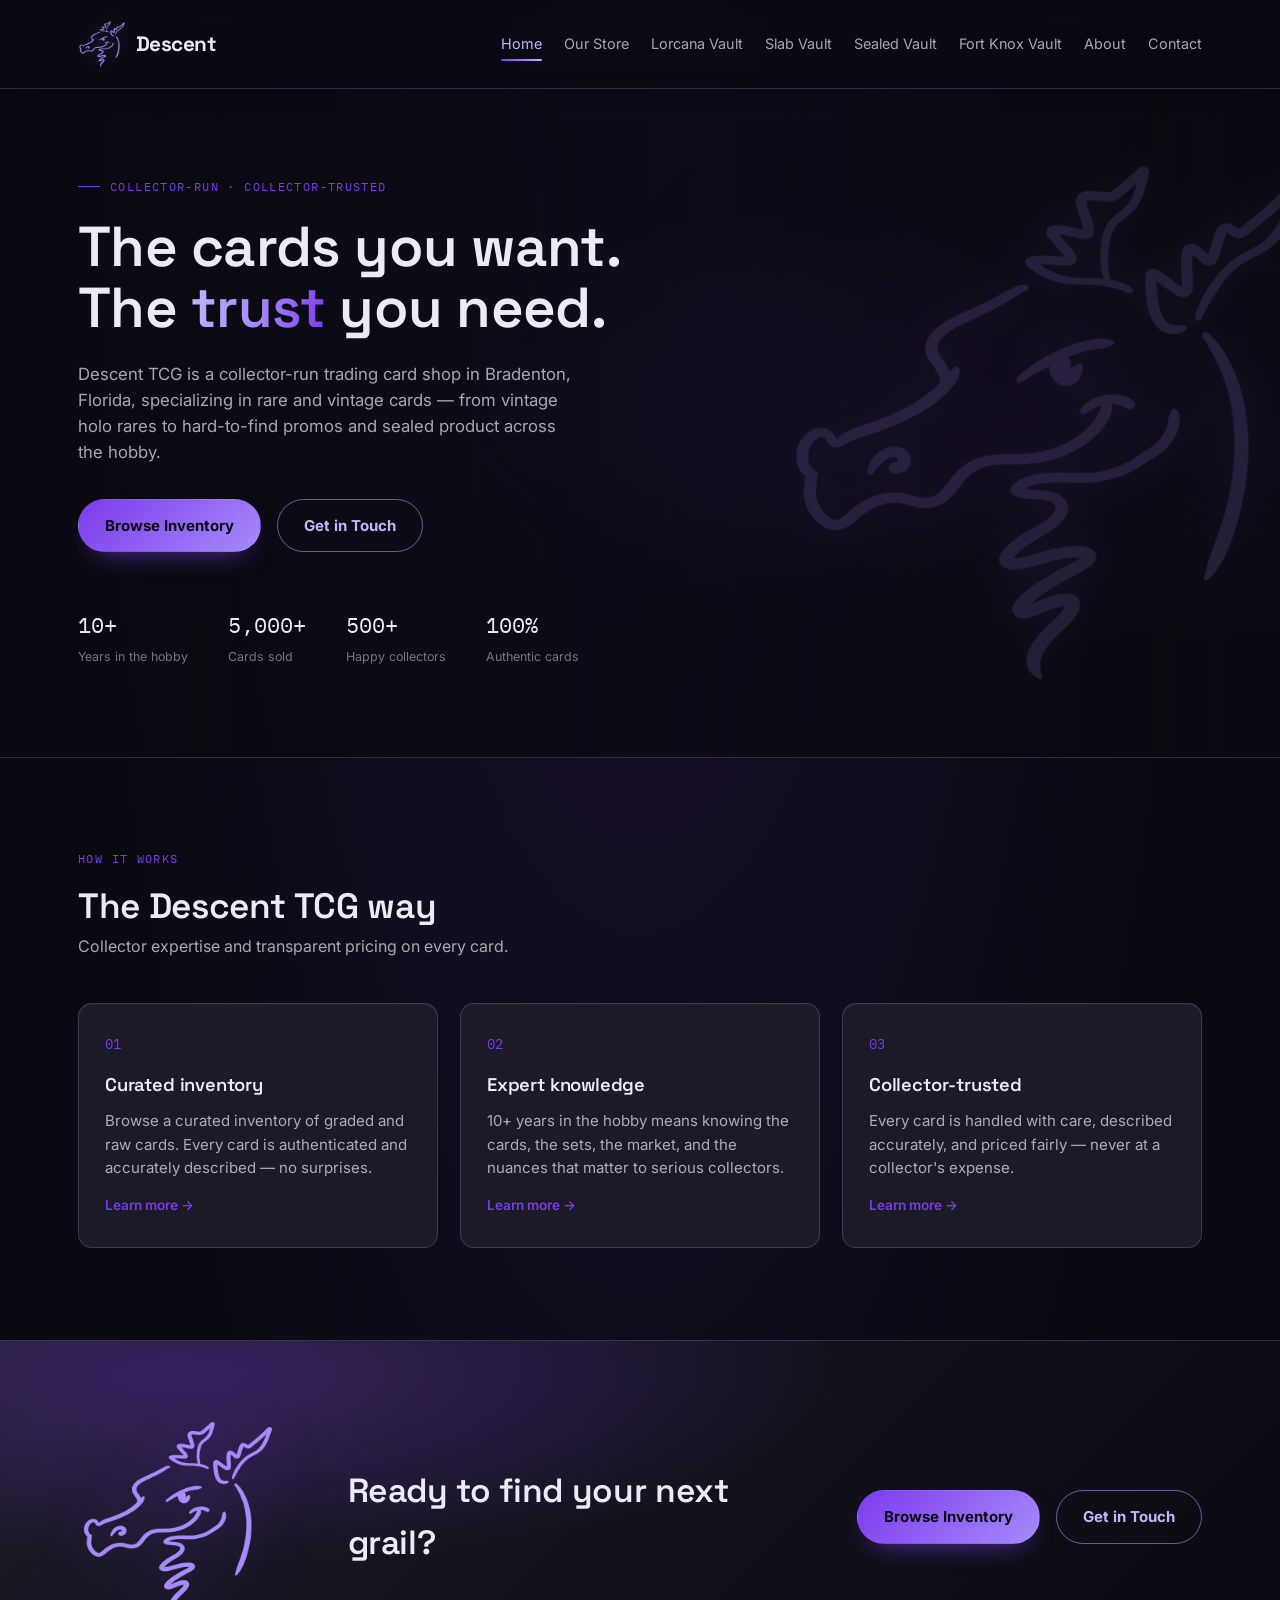
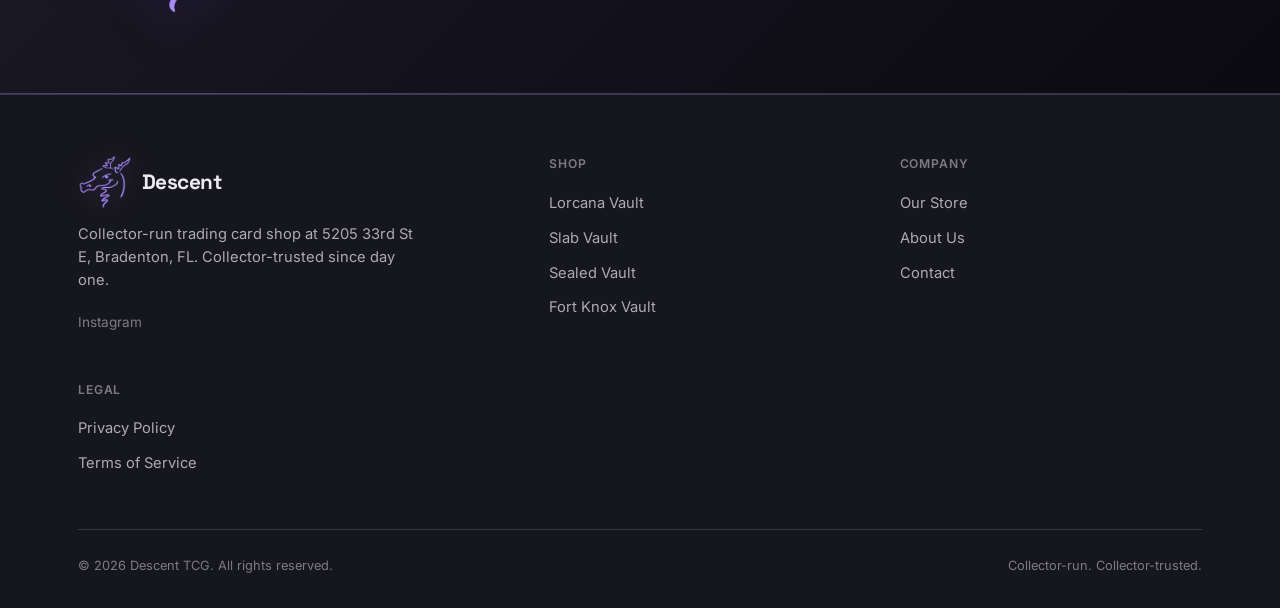
==== index.html @ 3eda64a7 "Remove public Ripping Zacks branding" ====
<!DOCTYPE html>
<html lang="en">
<head>
<meta charset="UTF-8">
<meta name="viewport" content="width=device-width, initial-scale=1.0">
<meta name="theme-color" content="#0B0A12">
<title>Descent TCG — Rare & Vintage Trading Cards | Bradenton, FL</title>
<meta name="description" content="Descent TCG is a collector-run trading card shop in Bradenton, FL. Pokémon, Lorcana, and Magic singles, graded slabs, and sealed product — priced transparently.">
<link rel="canonical" href="https://descenttcg.com/">
<meta property="og:type" content="website">
<meta property="og:site_name" content="Descent TCG">
<meta property="og:title" content="Descent TCG — Rare & Vintage Trading Cards | Bradenton, FL">
<meta property="og:description" content="Descent TCG is a collector-run trading card shop in Bradenton, FL. Rare and vintage Pokémon, Lorcana, and Magic singles, graded slabs, and sealed product — transparent pricing on every card.">
<meta property="og:url" content="https://descenttcg.com/">
<meta property="og:image" content="https://descenttcg.com/assets/og-card.png">
<meta name="twitter:card" content="summary_large_image">
<meta name="twitter:title" content="Descent TCG — Rare & Vintage Trading Cards | Bradenton, FL">
<meta name="twitter:description" content="Descent TCG is a collector-run trading card shop in Bradenton, FL. Rare and vintage Pokémon, Lorcana, and Magic singles, graded slabs, and sealed product — transparent pricing on every card.">
<link rel="icon" type="image/x-icon" href="assets/brand/dig-purple-dragon/favicon.ico">
<link rel="icon" type="image/png" sizes="32x32" href="assets/brand/dig-purple-dragon/favicon-32x32.png">
<link rel="icon" type="image/png" sizes="16x16" href="assets/brand/dig-purple-dragon/favicon-16x16.png">
<link rel="apple-touch-icon" sizes="180x180" href="assets/brand/dig-purple-dragon/apple-touch-icon-180x180.png">
<link rel="preconnect" href="https://fonts.googleapis.com">
<link href="https://fonts.googleapis.com/css2?family=Space+Grotesk:wght@500;600;700&family=Inter:wght@400;500;600&family=IBM+Plex+Mono:wght@400;500&display=swap" rel="stylesheet">
<link rel="stylesheet" href="styles.css">
<script type="application/ld+json">
{
  "@context": "https://schema.org",
  "@graph": [
    {
      "@type": "Organization",
      "@id": "https://descenttcg.com/#org",
      "name": "Descent TCG",
      "url": "https://descenttcg.com/",
      "logo": "https://descenttcg.com/assets/brand/dig-purple-dragon/dragon-mark.png",
      "email": "sales@rippingzacks.com",
      "sameAs": ["https://dig.tcgplayerpro.com/", "https://www.instagram.com/rippingzacks/"]
    },
    {
      "@type": "WebSite",
      "@id": "https://descenttcg.com/#website",
      "url": "https://descenttcg.com/",
      "name": "Descent TCG",
      "publisher": { "@id": "https://descenttcg.com/#org" }
    }
  ]
}
</script>
</head>
<body>

<header class="site-header">
  <div class="wrap">
    <a href="/" class="logo"><img src="assets/brand/dig-purple-dragon/dragon-mark.png" alt="Descent TCG purple dragon mark" class="logo-mark">Descent</a>
    <nav class="nav-links">
      <a href="/" class="active">Home</a>
      <a href="our-store">Our Store</a>
      <a href="lorcana-vault">Lorcana Vault</a>
      <a href="slab-vault">Slab Vault</a>
      <a href="sealed-vault">Sealed Vault</a>
      <a href="fort-knox-vault">Fort Knox Vault</a>
      <a href="about">About</a>
      <a href="contact">Contact</a>
    </nav>
    <button class="nav-toggle" aria-label="Toggle menu" aria-expanded="false">Menu</button>
  </div>
</header>

<section class="hero">
  <div class="wrap">
    <div style="max-width:640px;">
      <span class="eyebrow">Collector-run · Collector-trusted</span>
      <h1>The cards you want.<br>The <em>trust</em> you need.</h1>
      <p class="hero-sub">Descent TCG is a collector-run trading card shop in Bradenton, Florida, specializing in rare and vintage cards — from vintage holo rares to hard-to-find promos and sealed product across the hobby.</p>
      <div class="hero-actions">
        <a href="our-store" class="btn btn-primary">Browse Inventory</a>
        <a href="contact" class="btn btn-ghost">Get in Touch</a>
      </div>
      <div class="hero-stats">
        <div>
          <div class="stat-num">10+</div>
          <div class="stat-label">Years in the hobby</div>
        </div>
        <div>
          <div class="stat-num">5,000+</div>
          <div class="stat-label">Cards sold</div>
        </div>
        <div>
          <div class="stat-num">500+</div>
          <div class="stat-label">Happy collectors</div>
        </div>
        <div>
          <div class="stat-num">100%</div>
          <div class="stat-label">Authentic cards</div>
        </div>
      </div>
    </div>
  </div>
</section>

<section class="section">
  <div class="wrap">
    <div class="section-head">
      <div>
        <span class="kicker">How it works</span>
        <h2>The Descent TCG way</h2>
        <p>Collector expertise and transparent pricing on every card.</p>
      </div>
    </div>
    <div class="steps">
      <div class="step">
        <span class="step-index">01</span>
        <h3>Curated inventory</h3>
        <p>Browse a curated inventory of graded and raw cards. Every card is authenticated and accurately described — no surprises.</p>
        <a href="our-store">Learn more →</a>
      </div>
      <div class="step">
        <span class="step-index">02</span>
        <h3>Expert knowledge</h3>
        <p>10+ years in the hobby means knowing the cards, the sets, the market, and the nuances that matter to serious collectors.</p>
        <a href="our-store">Learn more →</a>
      </div>
      <div class="step">
        <span class="step-index">03</span>
        <h3>Collector-trusted</h3>
        <p>Every card is handled with care, described accurately, and priced fairly — never at a collector's expense.</p>
        <a href="our-store">Learn more →</a>
      </div>
    </div>
  </div>
</section>

<section class="cta-band">
  <div class="wrap cta-inner">
    <img src="assets/brand/dig-purple-dragon/dragon-mark.png" alt="Descent TCG purple dragon mark" class="cta-mascot" loading="lazy" decoding="async">
    <h2>Ready to find your next grail?</h2>
    <div class="cta-actions">
      <a href="our-store" class="btn btn-primary">Browse Inventory</a>
      <a href="contact" class="btn btn-ghost">Get in Touch</a>
    </div>
  </div>
</section>

<footer class="site-footer">
  <div class="wrap">
    <div class="footer-grid">
      <div>
        <a href="/" class="logo"><img src="assets/brand/dig-purple-dragon/dragon-mark.png" alt="Descent TCG purple dragon mark" class="logo-mark">Descent</a>
        <p class="footer-blurb">Collector-run trading card shop at 5205 33rd St E, Bradenton, FL. Collector-trusted since day one.</p>
        <div class="footer-social">
          <a href="https://www.instagram.com/rippingzacks/" target="_blank" rel="noopener">Instagram</a>
        </div>
      </div>
      <div class="footer-col">
        <h4>Shop</h4>
        <ul>
          <li><a href="lorcana-vault">Lorcana Vault</a></li>
          <li><a href="slab-vault">Slab Vault</a></li>
          <li><a href="sealed-vault">Sealed Vault</a></li>
          <li><a href="fort-knox-vault">Fort Knox Vault</a></li>
        </ul>
      </div>
      <div class="footer-col">
        <h4>Company</h4>
        <ul>
          <li><a href="our-store">Our Store</a></li>
          <li><a href="about">About Us</a></li>
          <li><a href="contact">Contact</a></li>
        </ul>
      </div>
      <div class="footer-col">
        <h4>Legal</h4>
        <ul>
          <li><a href="privacy">Privacy Policy</a></li>
          <li><a href="terms">Terms of Service</a></li>
        </ul>
      </div>
    </div>
    <div class="footer-bottom">
      <span>© 2026 Descent TCG. All rights reserved.</span>
      <span>Collector-run. Collector-trusted.</span>
    </div>
  </div>
</footer>

<script src="script.js"></script>
</body>
</html>
---- styles.css ----
/* ============================================================
   DESCENT TCG — DIG purple dragon visual tokens
   Content, navigation, and application behavior remain unchanged.
   ============================================================ */
:root{
  --paper:      #0B0A12;
  --paper-soft: #16161D;
  --panel:      #1B1A26;
  --line:       rgba(196,181,253,0.20);
  --line-soft:  rgba(196,181,253,0.11);
  --ink:        #ECEAF4;
  --ink-dim:    rgba(236,234,244,0.70);
  --ink-faint:  rgba(236,234,244,0.48);

  --cobalt:     #7C3AED;
  --cobalt-dim: #A78BFA;
  --citrus:     #C4B5FD;
  --mint:       #A78BFA;

  --display: "Space Grotesk", "Inter", -apple-system, sans-serif;
  --body: "Inter", -apple-system, BlinkMacSystemFont, "Segoe UI", sans-serif;
  --mono: "IBM Plex Mono", ui-monospace, SFMono-Regular, Menlo, monospace;

  --container: 1180px;
  --radius: 14px;
}

*{box-sizing:border-box;}
html{scroll-behavior:smooth;}
body{
  margin:0;
  background:var(--paper);
  color:var(--ink);
  font-family:var(--body);
  font-size:16px;
  line-height:1.55;
  -webkit-font-smoothing:antialiased;
}
img{max-width:100%;display:block;}
a{color:inherit;text-decoration:none;}
h1,h2,h3,h4{font-family:var(--display);font-weight:600;margin:0;color:var(--ink);letter-spacing:-0.01em;}
p{margin:0;}
ul{margin:0;padding:0;list-style:none;}
button{font-family:inherit;cursor:pointer;background:none;border:none;}

.wrap{
  max-width:var(--container);
  margin:0 auto;
  padding:0 28px;
}

a:focus-visible, button:focus-visible, input:focus-visible, textarea:focus-visible, select:focus-visible{
  outline:2px solid var(--cobalt);
  outline-offset:3px;
}

@media (prefers-reduced-motion: reduce){
  *{animation-duration:0.001ms !important; transition-duration:0.001ms !important;}
}

/* ============================================================
   HEADER
   ============================================================ */
.site-header{
  position:sticky; top:0; z-index:50;
  background:rgba(11,10,18,0.88);
  backdrop-filter:blur(10px);
  border-bottom:1px solid var(--line);
}
.site-header .wrap{
  display:flex; align-items:center; justify-content:space-between;
  height:116px;
}
.logo{
  font-family:var(--display);
  font-size:1.3rem;
  font-weight:600;
  letter-spacing:-0.01em;
  display:flex; align-items:center; gap:10px;
  color:var(--ink);
  white-space:nowrap; flex-shrink:0;
}
.logo-mark{
  width:auto; height:56px;
  border-radius:0;
  object-fit:contain;
  flex-shrink:0;
}
.logo-accent{color:var(--cobalt);}
.site-footer .logo-mark{height:64px;}
.nav-links{
  display:flex; gap:22px;
  font-size:0.9rem;
  white-space:nowrap;
}
.nav-links a{
  color:var(--ink-dim);
  position:relative;
  padding:6px 0;
  transition:color .2s ease;
}
.nav-links a:hover, .nav-links a.active{color:var(--ink);}
.nav-links a.active::after{
  content:"";
  position:absolute; left:0; right:0; bottom:0;
  height:2px; background:var(--cobalt);
}
.nav-cta{
  display:inline-flex; align-items:center; gap:8px;
  background:linear-gradient(135deg, var(--cobalt), var(--cobalt-dim));
  color:var(--paper);
  padding:11px 20px;
  border-radius:8px;
  font-size:0.88rem;
  font-weight:700;
  transition:filter .2s ease, transform .2s ease;
}
.nav-cta:hover{filter:brightness(1.08); transform:translateY(-1px);}

.nav-toggle{display:none;}

@media (max-width:860px){
  .nav-links{display:none;}
  .nav-toggle{
    display:block; background:none; border:1px solid var(--line);
    color:var(--ink); padding:9px 12px; border-radius:6px; font-size:0.85rem;
  }
}

/* ============================================================
   BUTTONS
   ============================================================ */
.btn{
  display:inline-flex; align-items:center; gap:10px;
  padding:14px 26px;
  border-radius:8px;
  font-size:0.94rem;
  font-weight:700;
  border:1px solid transparent;
  transition:transform .2s ease, filter .2s ease, background .2s ease, border-color .2s ease;
}
.btn-primary{background:linear-gradient(135deg, var(--cobalt), var(--cobalt-dim)); color:var(--paper);}
.btn-primary:hover{filter:brightness(1.08); transform:translateY(-2px);}
.btn-ghost{border-color:rgba(167,139,250,0.62); color:var(--cobalt); background:transparent;}
.btn-ghost:hover{border-color:var(--cobalt); background:rgba(124,58,237,0.14); transform:translateY(-2px);}

/* ============================================================
   HERO
   ============================================================ */
.hero{
  position:relative;
  padding:80px 0 90px;
  border-bottom:1px solid var(--line);
  overflow:hidden;
}
.hero .wrap{position:relative; z-index:1;}
.hero::after{
  content:"";
  position:absolute;
  top:50%; right:-40px;
  transform:translateY(-50%);
  width:min(44vw,540px); height:min(44vw,540px);
  background:url("assets/brand/dig-purple-dragon/dragon-mark.png") center / contain no-repeat;
  opacity:0.08;
  pointer-events:none;
}
@media (max-width:768px){
  .hero::after{display:none;}
}
.eyebrow{
  display:inline-flex; align-items:center; gap:10px;
  font-family:var(--mono);
  font-size:0.72rem;
  letter-spacing:0.12em;
  text-transform:uppercase;
  color:var(--cobalt);
  margin-bottom:22px;
}
.eyebrow::before{
  content:""; width:22px; height:1px; background:var(--cobalt);
}
.hero-grid{
  display:grid;
  grid-template-columns:1.05fr 0.95fr;
  gap:64px;
  align-items:center;
}
.hero h1{
  font-size:clamp(2.3rem, 4.4vw, 3.7rem);
  line-height:1.08;
}
.hero h1 em{
  font-style:normal;
  color:var(--cobalt);
}
.hero-sub{
  margin-top:22px;
  max-width:46ch;
  color:var(--ink-dim);
  font-size:1.05rem;
}
.hero-actions{
  margin-top:34px;
  display:flex; gap:16px; flex-wrap:wrap;
}
.hero-stats{
  margin-top:56px;
  display:flex; gap:40px; flex-wrap:wrap;
}
.stat-num{
  font-family:var(--mono);
  font-size:1.4rem;
  color:var(--ink);
}
.stat-label{
  font-size:0.78rem;
  color:var(--ink-faint);
  margin-top:4px;
}

/* ---- hero catalog grid (unused placeholder styles, kept for future use) ---- */
.hero-stage{
  position:relative;
}
.catalog-grid{
  display:grid;
  grid-template-columns:1fr 1fr;
  gap:14px;
}
.catalog-tile{
  background:var(--panel);
  border:1px solid var(--line);
  border-radius:var(--radius);
  padding:18px;
  aspect-ratio:1/1;
  display:flex; flex-direction:column; justify-content:space-between;
  transition:transform .25s ease, box-shadow .25s ease;
}
.catalog-tile:hover{
  transform:translateY(-4px);
  box-shadow:0 16px 32px -18px rgba(0,0,0,0.4);
}
.catalog-tile .tile-tag{
  font-family:var(--mono); font-size:0.62rem; letter-spacing:0.06em;
  text-transform:uppercase; color:var(--ink-faint);
}
.catalog-tile .tile-photo{
  flex:1;
  border-radius:6px;
  background:repeating-linear-gradient(135deg, #2A2838, #2A2838 8px, #16161D 8px, #16161D 16px);
  display:flex; align-items:center; justify-content:center;
}
.catalog-tile .tile-photo img{
  width:100%; height:100%; object-fit:cover; border-radius:6px;
}
.catalog-tile .tile-name{font-size:0.85rem; color:var(--ink-dim); margin-top:10px; display:block;}

@media (max-width:900px){
  .hero-grid{grid-template-columns:1fr; gap:56px;}
}

/* ============================================================
   SECTION LABELS
   ============================================================ */
.section{padding:92px 0;}
.section-head{
  display:flex; align-items:flex-end; justify-content:space-between;
  gap:24px; flex-wrap:wrap;
  margin-bottom:44px;
}
.section-head h2{
  font-size:clamp(1.6rem, 3vw, 2.2rem);
}
.section-head .kicker{
  font-family:var(--mono);
  font-size:0.72rem;
  letter-spacing:0.12em;
  text-transform:uppercase;
  color:var(--cobalt);
  margin-bottom:12px;
  display:block;
}
.section-head p{
  color:var(--ink-dim);
  max-width:44ch;
}

/* ============================================================
   CARD GRID (unused placeholder styles, kept for future use)
   ============================================================ */
.card-grid{
  display:grid;
  grid-template-columns:repeat(4, 1fr);
  gap:20px;
}
@media (max-width:1000px){.card-grid{grid-template-columns:repeat(2,1fr);}}
@media (max-width:560px){.card-grid{grid-template-columns:1fr;}}

.card-slab{
  background:var(--panel);
  border:1px solid var(--line);
  border-radius:var(--radius);
  overflow:hidden;
  position:relative;
  transition:transform .25s ease, box-shadow .25s ease, background .2s ease, border-color .2s ease;
}
.card-slab.in-stock{
  background:rgba(124,58,237,0.16);
  border-width:4px;
  border-color:var(--mint);
}
.card-slab:hover{
  transform:translateY(-5px);
  box-shadow:0 20px 40px -22px rgba(0,0,0,0.5);
}
.card-slab-label{
  display:flex; align-items:center; justify-content:space-between;
  padding:10px 14px;
  font-family:var(--mono);
  font-size:0.62rem;
  letter-spacing:0.05em;
  text-transform:uppercase;
  color:var(--citrus);
  border-bottom:1px solid var(--line-soft);
  background:#16161D;
}
.card-slab-grade{color:var(--ink-faint);}
.card-art{
  height:190px;
  position:relative;
  display:flex; align-items:center; justify-content:center;
  background:linear-gradient(160deg,#2A2838,#0B0A12);
  overflow:hidden;
}
.card-glyph{
  font-family:var(--display);
  font-size:2.4rem;
  color:rgba(236,234,244,0.16);
}
.card-body{padding:16px 16px 20px;}
.card-tags{
  display:flex; gap:8px; margin-bottom:10px;
  font-family:var(--mono); font-size:0.66rem; letter-spacing:0.03em;
  text-transform:uppercase; color:var(--mint);
}
.card-body h3{font-size:1.02rem; margin-bottom:4px;}
.card-set{font-size:0.82rem; color:var(--ink-faint);}
.card-footer{
  display:flex; align-items:center; justify-content:space-between;
  margin-top:16px;
}
.card-price{font-family:var(--mono); font-size:1.02rem; color:var(--ink);}
.card-link{font-size:0.82rem; color:var(--cobalt); font-weight:600;}

.inv-row{
  display:flex; align-items:baseline; justify-content:space-between;
  gap:12px; padding:6px 0; border-top:1px solid var(--line-soft);
  font-size:0.88rem;
}
.inv-row:first-of-type{border-top:none;}
.inv-label{color:var(--ink-faint); font-family:var(--mono); font-size:0.72rem; text-transform:uppercase; letter-spacing:0.03em;}
.inv-value{color:var(--ink); text-align:right;}

/* ============================================================
   STEPS / HOW IT WORKS
   ============================================================ */
.steps{
  display:grid;
  grid-template-columns:repeat(3, 1fr);
  gap:22px;
}
@media (max-width:820px){.steps{grid-template-columns:1fr;}}
.step{
  padding:30px 26px;
  background:var(--panel);
  border:1px solid var(--line);
  border-radius:var(--radius);
}
.step-index{
  font-family:var(--mono);
  color:var(--cobalt);
  font-size:0.85rem;
  margin-bottom:16px;
  display:block;
}
.step h3{font-size:1.15rem; margin-bottom:10px;}
.step p{color:var(--ink-dim); font-size:0.94rem;}
.step a{
  display:inline-block; margin-top:16px;
  font-size:0.85rem; color:var(--cobalt); font-weight:600;
}

/* ============================================================
   CTA BAND
   ============================================================ */
.cta-band{
  background:linear-gradient(135deg, #1B1A26, #0B0A12);
  border-top:1px solid var(--line);
  border-bottom:1px solid var(--line);
  padding:76px 0;
}
.cta-inner{
  display:flex; align-items:center; justify-content:space-between;
  gap:32px; flex-wrap:wrap;
}
.cta-inner h2{font-size:clamp(1.5rem,3vw,2.1rem); max-width:20ch; color:var(--ink);}
.cta-mascot{width:clamp(140px,18vw,200px); height:auto; flex-shrink:0; order:-1; filter:drop-shadow(0 12px 24px rgba(0,0,0,0.35));}
.cta-actions{display:flex; gap:16px; flex-wrap:wrap;}

/* ============================================================
   FOOTER
   ============================================================ */
.site-footer{
  padding:60px 0 32px;
  border-top:1px solid var(--line);
}
.footer-grid{
  display:grid;
  grid-template-columns:1.4fr 1fr 1fr;
  gap:48px;
  margin-bottom:44px;
}
@media (max-width:700px){.footer-grid{grid-template-columns:1fr;}}
.footer-blurb{color:var(--ink-dim); max-width:38ch; margin-top:14px; font-size:0.92rem;}
.footer-social{display:flex; gap:16px; margin-top:20px; font-size:0.85rem; color:var(--ink-faint);}
.footer-col h4{
  font-family:var(--body); font-size:0.76rem; letter-spacing:0.07em;
  text-transform:uppercase; color:var(--ink-faint); margin-bottom:16px; font-weight:600;
}
.footer-col li{margin-bottom:10px;}
.footer-col a{color:var(--ink-dim); font-size:0.92rem;}
.footer-col a:hover{color:var(--ink);}
.footer-bottom{
  display:flex; justify-content:space-between; flex-wrap:wrap; gap:12px;
  padding-top:26px; border-top:1px solid var(--line);
  font-size:0.8rem; color:var(--ink-faint);
}

/* ============================================================
   PAGE HEADER (interior pages)
   ============================================================ */
.page-head{
  padding:60px 0 46px;
  border-bottom:1px solid var(--line);
}
.page-head h1{font-size:clamp(1.9rem,4vw,2.6rem);}
.page-head p{color:var(--ink-dim); max-width:52ch; margin-top:16px;}

/* ============================================================
   SHOP / PORTFOLIO PAGE — toolbar
   ============================================================ */
.shop-toolbar{
  display:flex; align-items:center; justify-content:space-between;
  gap:20px; flex-wrap:wrap;
  margin-bottom:34px;
  padding-bottom:22px;
  border-bottom:1px solid var(--line);
}
.search-input{
  background:var(--paper);
  border:1px solid var(--line);
  border-radius:8px;
  padding:10px 14px;
  color:var(--ink);
  font-family:var(--body);
  font-size:0.9rem;
  min-width:220px;
  flex:1;
  max-width:320px;
}
.search-input:focus{
  border-color:var(--cobalt);
  outline:none;
}
.search-input::placeholder{color:var(--ink-faint);}
.filter-group{display:flex; gap:10px; flex-wrap:wrap;}
.filter-chip{
  padding:8px 16px;
  border:1px solid var(--line);
  border-radius:999px;
  font-size:0.82rem;
  color:var(--ink-dim);
  background:var(--panel);
  transition:all .2s ease;
}
.filter-chip:hover{border-color:var(--ink-faint); color:var(--ink);}
.filter-chip.active{background:var(--cobalt); border-color:var(--cobalt); color:var(--paper);}
.result-count{font-family:var(--mono); font-size:0.78rem; color:var(--ink-faint);}

/* ============================================================
   ABOUT PAGE
   ============================================================ */
.about-grid{
  display:grid; grid-template-columns:1fr 1fr; gap:60px; align-items:start;
}
@media (max-width:860px){.about-grid{grid-template-columns:1fr;}}
.about-copy p{color:var(--ink-dim); margin-bottom:18px; font-size:1rem;}
.pull-quote{
  font-family:var(--display);
  font-size:1.3rem;
  color:var(--ink);
  line-height:1.4;
  border-left:2px solid var(--cobalt);
  padding-left:22px;
  margin:30px 0;
}
.value-list{display:flex; flex-direction:column; gap:20px;}
.value-grid{display:grid; grid-template-columns:1fr 1fr; gap:20px;}
@media (max-width:600px){.value-grid{grid-template-columns:1fr;}}
.value-item{
  padding:22px;
  background:var(--panel);
  border:1px solid var(--line);
  border-radius:var(--radius);
}
.value-item h3{font-size:1rem; margin-bottom:8px; color:var(--ink);}
.value-item p{font-size:0.9rem; color:var(--ink-dim);}

/* ============================================================
   CONTACT PAGE
   ============================================================ */
.contact-grid{
  display:grid; grid-template-columns:1fr 1fr; gap:52px; align-items:start;
}
@media (max-width:860px){.contact-grid{grid-template-columns:1fr;}}
.contact-info-item{margin-bottom:26px;}
.contact-info-item h2{
  font-family:var(--mono); font-size:0.7rem; letter-spacing:0.09em;
  text-transform:uppercase; color:var(--cobalt); margin-bottom:8px;
}
.contact-info-item p, .contact-info-item a{color:var(--ink-dim); font-size:0.98rem;}
.form-panel{
  background:var(--panel);
  border:1px solid var(--line);
  border-radius:12px;
  padding:34px;
}
.form-row{margin-bottom:18px;}
.form-row label{
  display:block; font-size:0.8rem; color:var(--ink-faint);
  margin-bottom:8px;
}
.form-row input, .form-row select, .form-row textarea{
  width:100%;
  background:var(--paper);
  border:1px solid var(--line);
  border-radius:6px;
  padding:12px 14px;
  color:var(--ink);
  font-family:var(--body);
  font-size:0.95rem;
}
.form-row textarea{resize:vertical; min-height:120px;}
.form-row input:focus, .form-row select:focus, .form-row textarea:focus{
  border-color:var(--cobalt); outline:none;
}
.form-note{font-size:0.78rem; color:var(--ink-faint); margin-top:8px;}
.form-status{
  margin-top:14px; font-size:0.88rem; color:var(--cobalt); display:none;
}
.form-status.visible{display:block;}


/* ============================================================
   DIG component refinements — visual-only; no layout structure
   or content contract is changed here.
   ============================================================ */
body{
  background:
    radial-gradient(ellipse at 50% -22%, rgba(124,58,237,0.16), transparent 38rem),
    var(--paper);
}
.site-header{
  box-shadow:0 10px 32px -24px rgba(0,0,0,0.82);
}
.site-header .wrap{height:88px;}
.logo{
  color:var(--ink);
  font-weight:700;
  letter-spacing:-0.025em;
}
.logo-mark{
  width:48px;
  height:48px;
  filter:drop-shadow(0 0 12px rgba(167,139,250,0.38));
}
.site-footer .logo-mark{height:54px;width:54px;}
.nav-links a:hover, .nav-links a.active{color:var(--citrus);}
.nav-links a.active::after{
  background:linear-gradient(90deg, var(--cobalt), var(--citrus));
  border-radius:999px;
}
.nav-cta, .btn-primary{
  background:linear-gradient(135deg, var(--cobalt), var(--cobalt-dim));
  box-shadow:0 12px 28px -16px rgba(124,58,237,0.9);
}
.btn, .nav-cta{border-radius:999px;}
.btn-ghost{
  border-color:rgba(167,139,250,0.62);
  color:var(--citrus);
}
.hero{
  background:
    linear-gradient(90deg, rgba(11,10,18,0.90) 0%, rgba(11,10,18,0.72) 56%, rgba(11,10,18,0.88) 100%),
    radial-gradient(ellipse at 88% 48%, rgba(124,58,237,0.26), transparent 48%);
}
.hero::after{
  opacity:0.15;
  filter:drop-shadow(0 0 24px rgba(167,139,250,0.52));
}
.hero h1 em{
  background:linear-gradient(100deg, var(--citrus), var(--cobalt-dim) 48%, var(--cobalt));
  -webkit-background-clip:text;
  background-clip:text;
  color:transparent;
}
.step, .value-item, .form-panel, .card-slab{
  box-shadow:inset 0 1px 0 rgba(196,181,253,0.05);
}
.step:hover, .value-item:hover{
  border-color:rgba(167,139,250,0.48);
}
.cta-band{
  background:
    radial-gradient(ellipse at 15% 10%, rgba(124,58,237,0.30), transparent 42%),
    linear-gradient(135deg, #1B1A26, #0B0A12);
}
.cta-mascot{
  filter:drop-shadow(0 16px 28px rgba(124,58,237,0.36));
}
.site-footer{background:var(--paper-soft);}
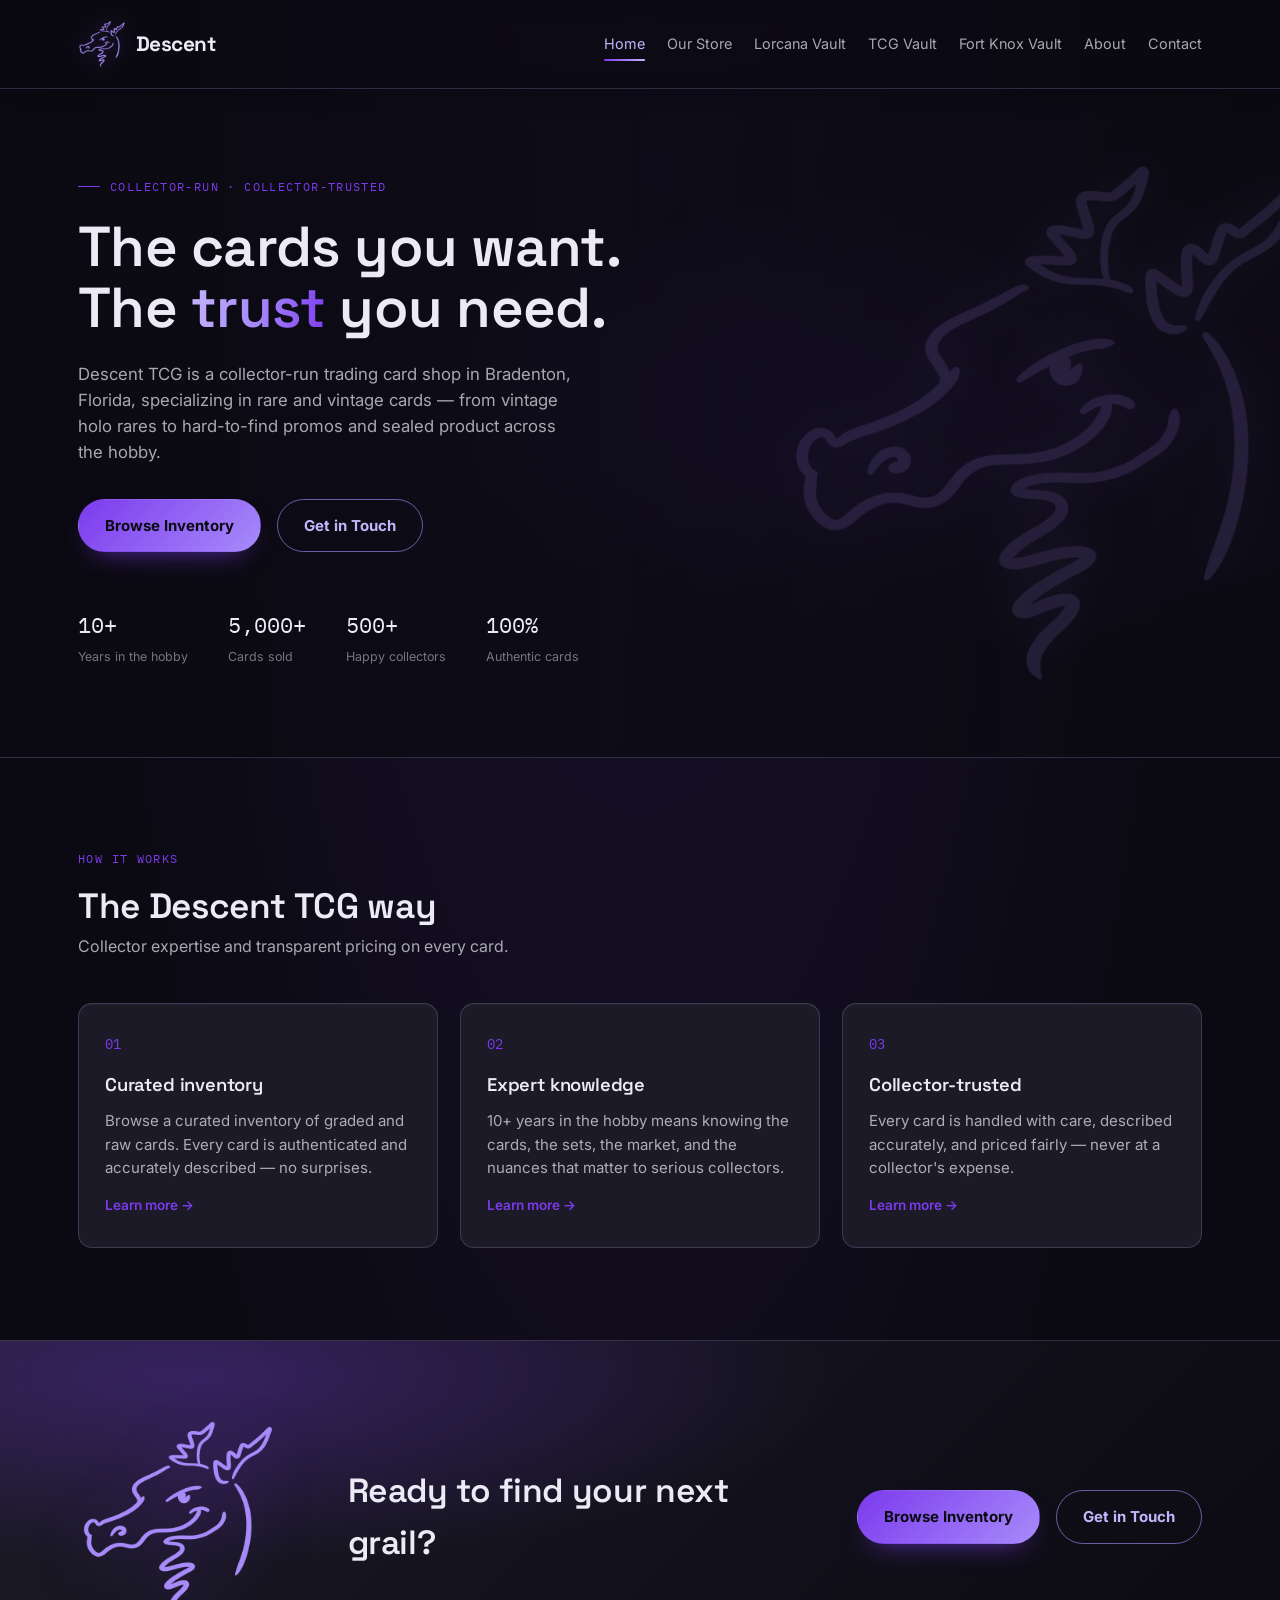
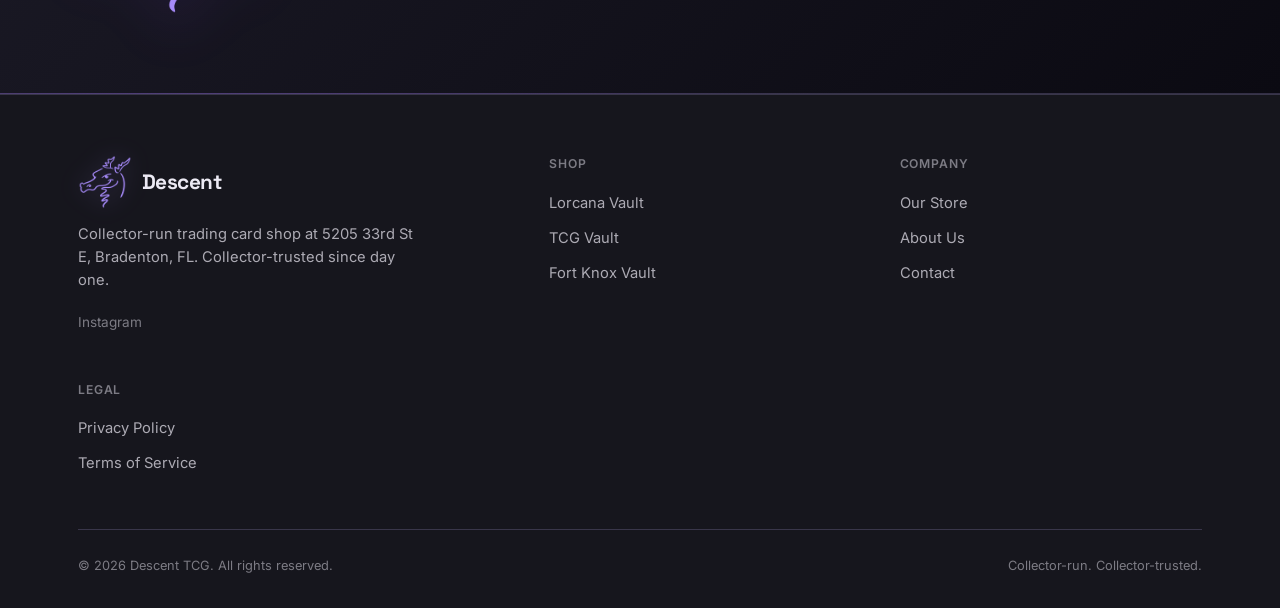
==== commit 3b3023cb: "Unify Collectr slabs and sealed inventory in TCG Vault" ====
--- a/index.html
+++ b/index.html
@@ -56,8 +56,7 @@
       <a href="/" class="active">Home</a>
       <a href="our-store">Our Store</a>
       <a href="lorcana-vault">Lorcana Vault</a>
-      <a href="slab-vault">Slab Vault</a>
-      <a href="sealed-vault">Sealed Vault</a>
+            <a href="sealed-vault">TCG Vault</a>
       <a href="fort-knox-vault">Fort Knox Vault</a>
       <a href="about">About</a>
       <a href="contact">Contact</a>
@@ -155,8 +154,7 @@
         <h4>Shop</h4>
         <ul>
           <li><a href="lorcana-vault">Lorcana Vault</a></li>
-          <li><a href="slab-vault">Slab Vault</a></li>
-          <li><a href="sealed-vault">Sealed Vault</a></li>
+                    <li><a href="sealed-vault">TCG Vault</a></li>
           <li><a href="fort-knox-vault">Fort Knox Vault</a></li>
         </ul>
       </div>
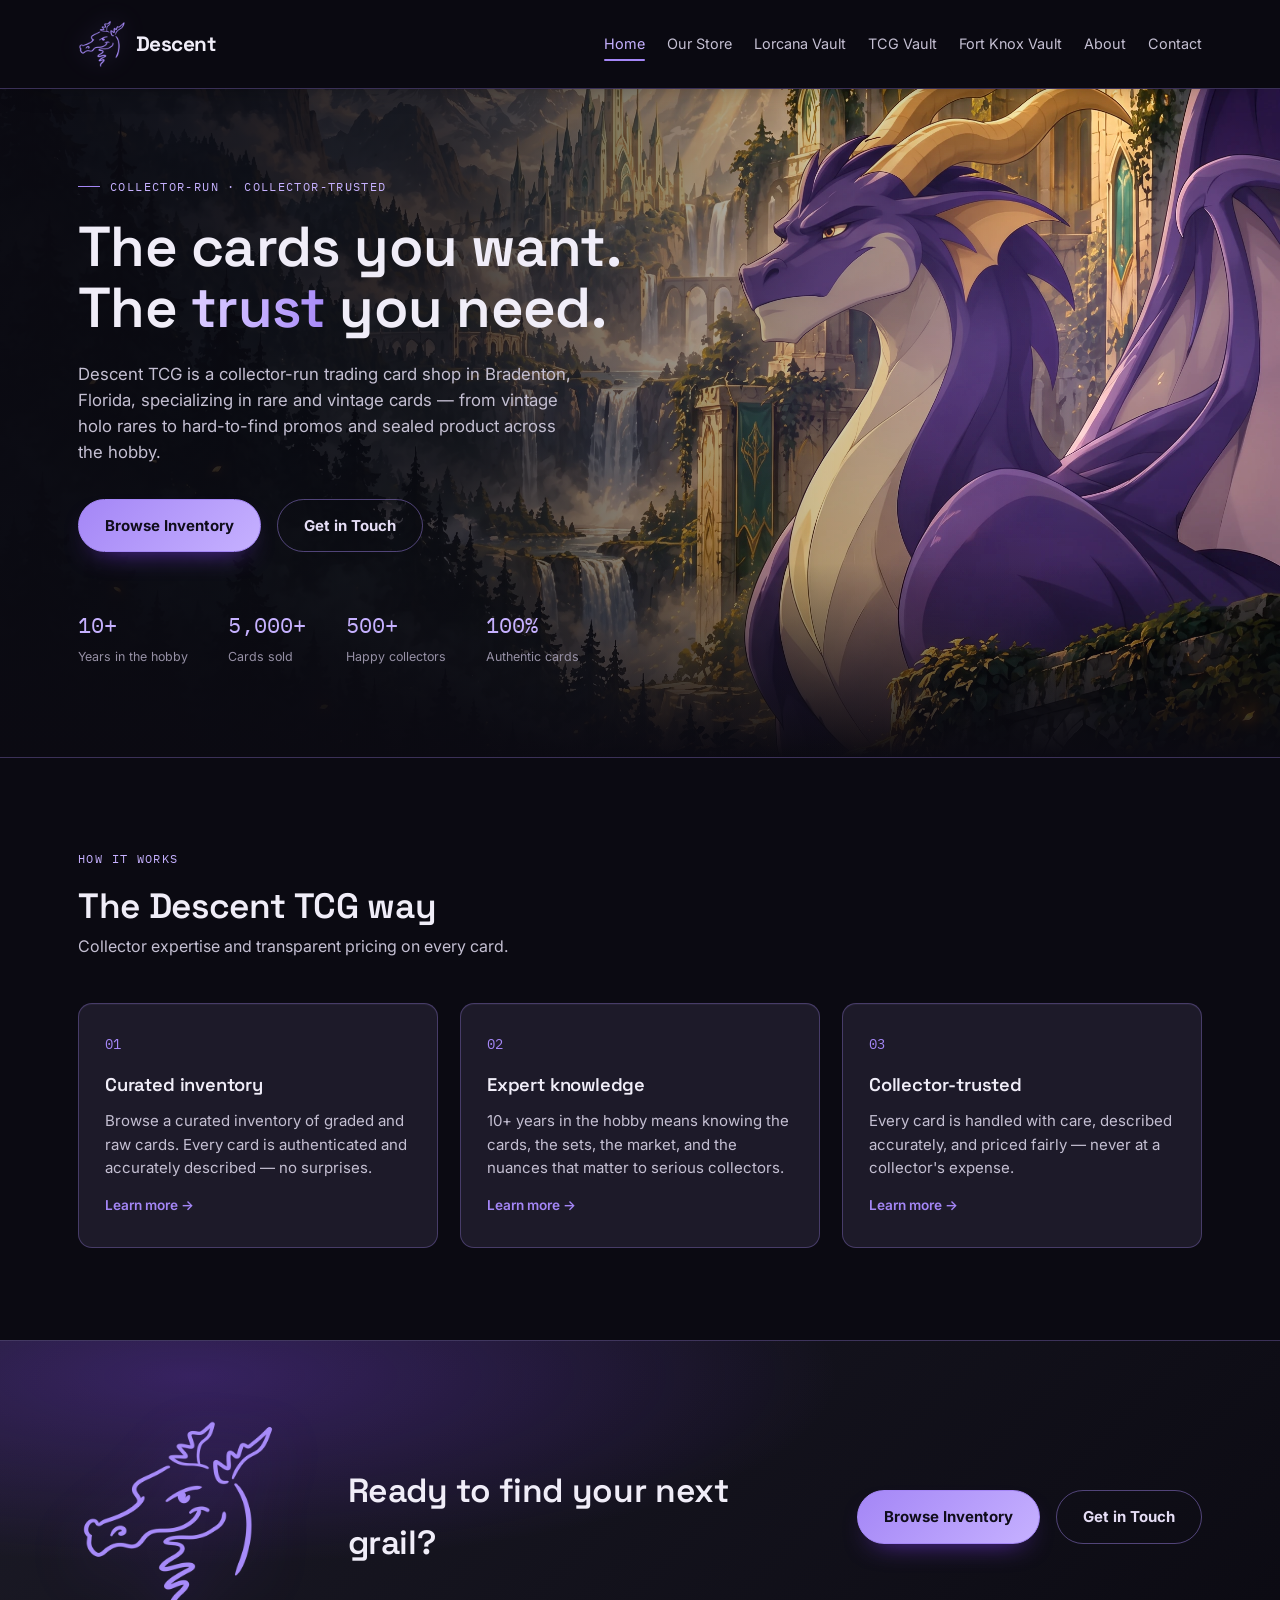
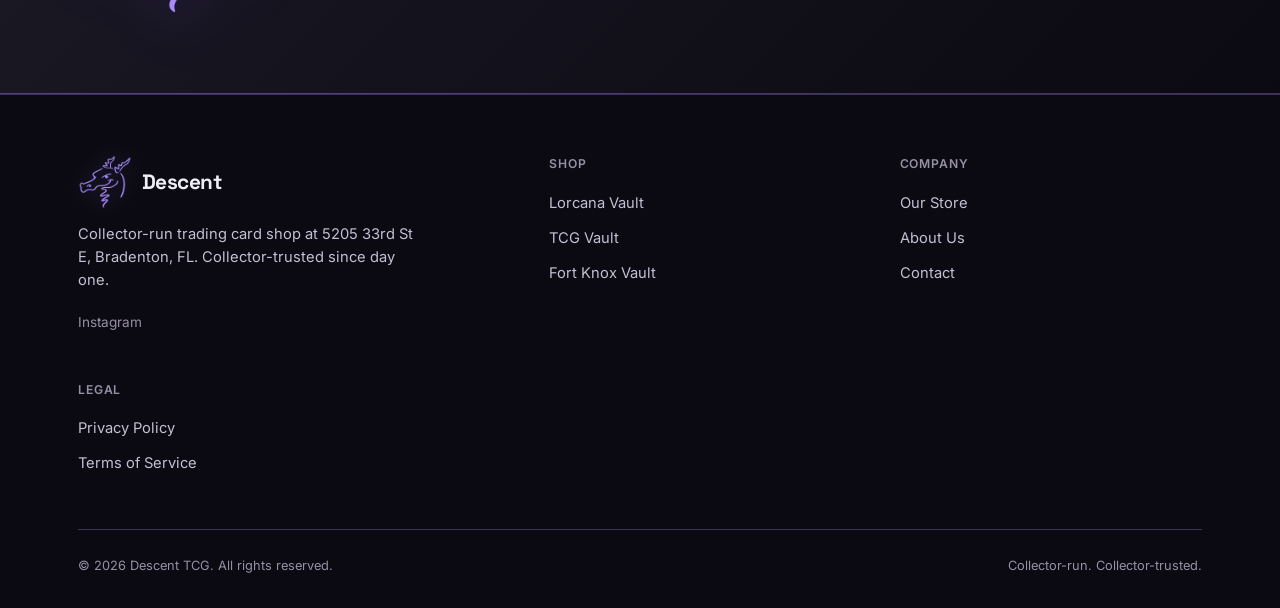
==== commit 458a9667: "Apply supplied purple visual patch to production site" ====
--- a/index.html
+++ b/index.html
@@ -12,10 +12,11 @@
 <meta property="og:title" content="Descent TCG — Rare & Vintage Trading Cards | Bradenton, FL">
 <meta property="og:description" content="Descent TCG is a collector-run trading card shop in Bradenton, FL. Rare and vintage Pokémon, Lorcana, and Magic singles, graded slabs, and sealed product — transparent pricing on every card.">
 <meta property="og:url" content="https://descenttcg.com/">
-<meta property="og:image" content="https://descenttcg.com/assets/og-card.png">
+<meta property="og:image" content="https://descenttcg.com/assets/og-card-purple.png">
 <meta name="twitter:card" content="summary_large_image">
 <meta name="twitter:title" content="Descent TCG — Rare & Vintage Trading Cards | Bradenton, FL">
 <meta name="twitter:description" content="Descent TCG is a collector-run trading card shop in Bradenton, FL. Rare and vintage Pokémon, Lorcana, and Magic singles, graded slabs, and sealed product — transparent pricing on every card.">
+<meta name="twitter:image" content="https://descenttcg.com/assets/og-card-purple.png">
 <link rel="icon" type="image/x-icon" href="assets/brand/dig-purple-dragon/favicon.ico">
 <link rel="icon" type="image/png" sizes="32x32" href="assets/brand/dig-purple-dragon/favicon-32x32.png">
 <link rel="icon" type="image/png" sizes="16x16" href="assets/brand/dig-purple-dragon/favicon-16x16.png">
@@ -33,7 +34,7 @@
       "name": "Descent TCG",
       "url": "https://descenttcg.com/",
       "logo": "https://descenttcg.com/assets/brand/dig-purple-dragon/dragon-mark.png",
-      "email": "sales@rippingzacks.com",
+      "email": "matthew@descenttcg.com",
       "sameAs": ["https://dig.tcgplayerpro.com/", "https://www.instagram.com/rippingzacks/"]
     },
     {
@@ -46,6 +47,7 @@
   ]
 }
 </script>
+<link rel="stylesheet" href="styles/purple-visual.css">
 </head>
 <body>
 
@@ -66,6 +68,9 @@
 </header>
 
 <section class="hero">
+  <div class="hero-art" aria-hidden="true">
+    <img src="assets/hero/emerald-realm-purple.webp" alt="" width="2528" height="1696" fetchpriority="high" decoding="async">
+  </div>
   <div class="wrap">
     <div style="max-width:640px;">
       <span class="eyebrow">Collector-run · Collector-trusted</span>
--- a/styles/purple-visual.css
+++ b/styles/purple-visual.css
@@ -0,0 +1,148 @@
+/* Descent TCG purple visual patch, adapted for the production site.
+   Inventory, wording, routes, forms and product artwork are unchanged. */
+:root {
+  --paper: #0b0a12;
+  --paper-soft: #151320;
+  --panel: #1d1a29;
+  --line: rgba(169, 139, 247, 0.3);
+  --line-soft: rgba(169, 139, 247, 0.15);
+  --ink: #f0edf8;
+  --ink-dim: #c4bfd2;
+  --ink-faint: #9690a5;
+  --cobalt: #a486f6;
+  --cobalt-dim: #c6b1ff;
+  --citrus: #ded0ff;
+  --mint: #b3a0ff;
+}
+
+.vault-body,
+.sealed-vault-body,
+.tmnt-highlight,
+.jp-specials-highlight {
+  --vault-ink: var(--paper);
+  --vault-panel: var(--paper-soft);
+  --vault-panel-2: var(--panel);
+  --vault-gold: var(--cobalt);
+  --vault-gold-br: var(--cobalt-dim);
+  --vault-glimmer: var(--citrus);
+  --vault-parch: var(--ink);
+  --vault-faint: var(--ink-faint);
+  --vault-line: var(--line);
+}
+
+body { background: var(--paper); }
+::selection { background: var(--cobalt); color: #100d1b; }
+.site-header { background: rgba(11, 10, 18, 0.96); }
+.site-footer { background: var(--paper); }
+.nav-links a:hover,
+.nav-links a.active { color: var(--cobalt-dim); }
+.nav-links a.active::after { background: var(--cobalt); }
+
+/* Existing JS sets these inline on the opened mobile menu. Keep its
+   behavior, but align the drawer with the actual header and palette. */
+@media (max-width: 860px) {
+  .site-header .nav-links[style] {
+    top: 100% !important;
+    background: var(--paper) !important;
+    border-bottom: 1px solid var(--line) !important;
+  }
+}
+
+/* Only the homepage receives the supplied realm illustration. */
+.hero { background: var(--paper); }
+.hero-art {
+  position: absolute;
+  inset: 0;
+  z-index: 0;
+  pointer-events: none;
+}
+.hero-art img {
+  width: 100%;
+  height: 100%;
+  object-fit: cover;
+  object-position: 70% 45%;
+}
+.hero::before {
+  content: "";
+  position: absolute;
+  inset: 0;
+  z-index: 1;
+  pointer-events: none;
+  background:
+    linear-gradient(90deg, rgba(11, 10, 18, 0.94), rgba(11, 10, 18, 0.78) 35%, rgba(11, 10, 18, 0.2) 64%, transparent 84%),
+    linear-gradient(0deg, var(--paper), transparent 29%);
+}
+.hero-art::after {
+  content: "";
+  position: absolute;
+  inset: 0;
+  background: radial-gradient(ellipse at 77% 37%, rgba(151, 105, 237, 0.32), transparent 41%);
+  mix-blend-mode: screen;
+}
+.hero::after { display: none; }
+.hero .wrap { z-index: 2; }
+.hero .eyebrow,
+.section-head .kicker,
+.stat-num,
+.vault-stat-num { color: var(--cobalt-dim); }
+
+.vault-hero .vault-stats {
+  background: rgba(21, 19, 32, 0.94);
+  border: 1px solid rgba(169, 139, 247, 0.36);
+  border-radius: var(--radius);
+  padding: 26px 20px;
+}
+.collection-body .vault-stats {
+  display: grid;
+  grid-template-columns: repeat(4, minmax(0, 1fr));
+  gap: 32px 18px;
+}
+.collection-body .vault-stat { min-width: 0; }
+.collection-body .vault-stat-progress-label { max-width: 100%; }
+.vault-stat-progress-bar { background: rgba(169, 139, 247, 0.2); }
+.vault-stat-progress-fill { background: linear-gradient(90deg, #8e70dd, var(--cobalt-dim)); }
+.search-input {
+  background: var(--paper-soft);
+  border-color: rgba(169, 139, 247, 0.34);
+  color: var(--ink);
+}
+.step,
+.value-item,
+.vault-grid .vault-plaque,
+.vault-series-banner { border-color: var(--line); }
+
+.btn-primary {
+  background: linear-gradient(135deg, var(--cobalt), var(--cobalt-dim));
+  color: #100d1b;
+  border-color: var(--cobalt);
+}
+.btn-ghost {
+  border-color: rgba(169, 139, 247, 0.44);
+  color: #e5ddf5;
+}
+a:focus-visible,
+button:focus-visible,
+input:focus-visible,
+textarea:focus-visible,
+select:focus-visible { outline-color: var(--cobalt-dim); }
+.form-row :is(input, textarea, select):focus-visible,
+.offer-field :is(input, textarea, select):focus-visible {
+  outline: 2px solid var(--cobalt-dim);
+  outline-offset: 3px;
+}
+
+@media (max-width: 768px) {
+  .hero-art img { object-position: 74% 45%; }
+  .hero::before {
+    background:
+      linear-gradient(90deg, rgba(11, 10, 18, 0.92), rgba(11, 10, 18, 0.77)),
+      linear-gradient(0deg, var(--paper), transparent 40%);
+  }
+}
+@media (max-width: 560px) {
+  .vault-hero .vault-stats { padding: 22px 14px; }
+  .collection-body .vault-stats {
+    grid-template-columns: repeat(2, minmax(0, 1fr));
+    gap: 28px 14px;
+  }
+}
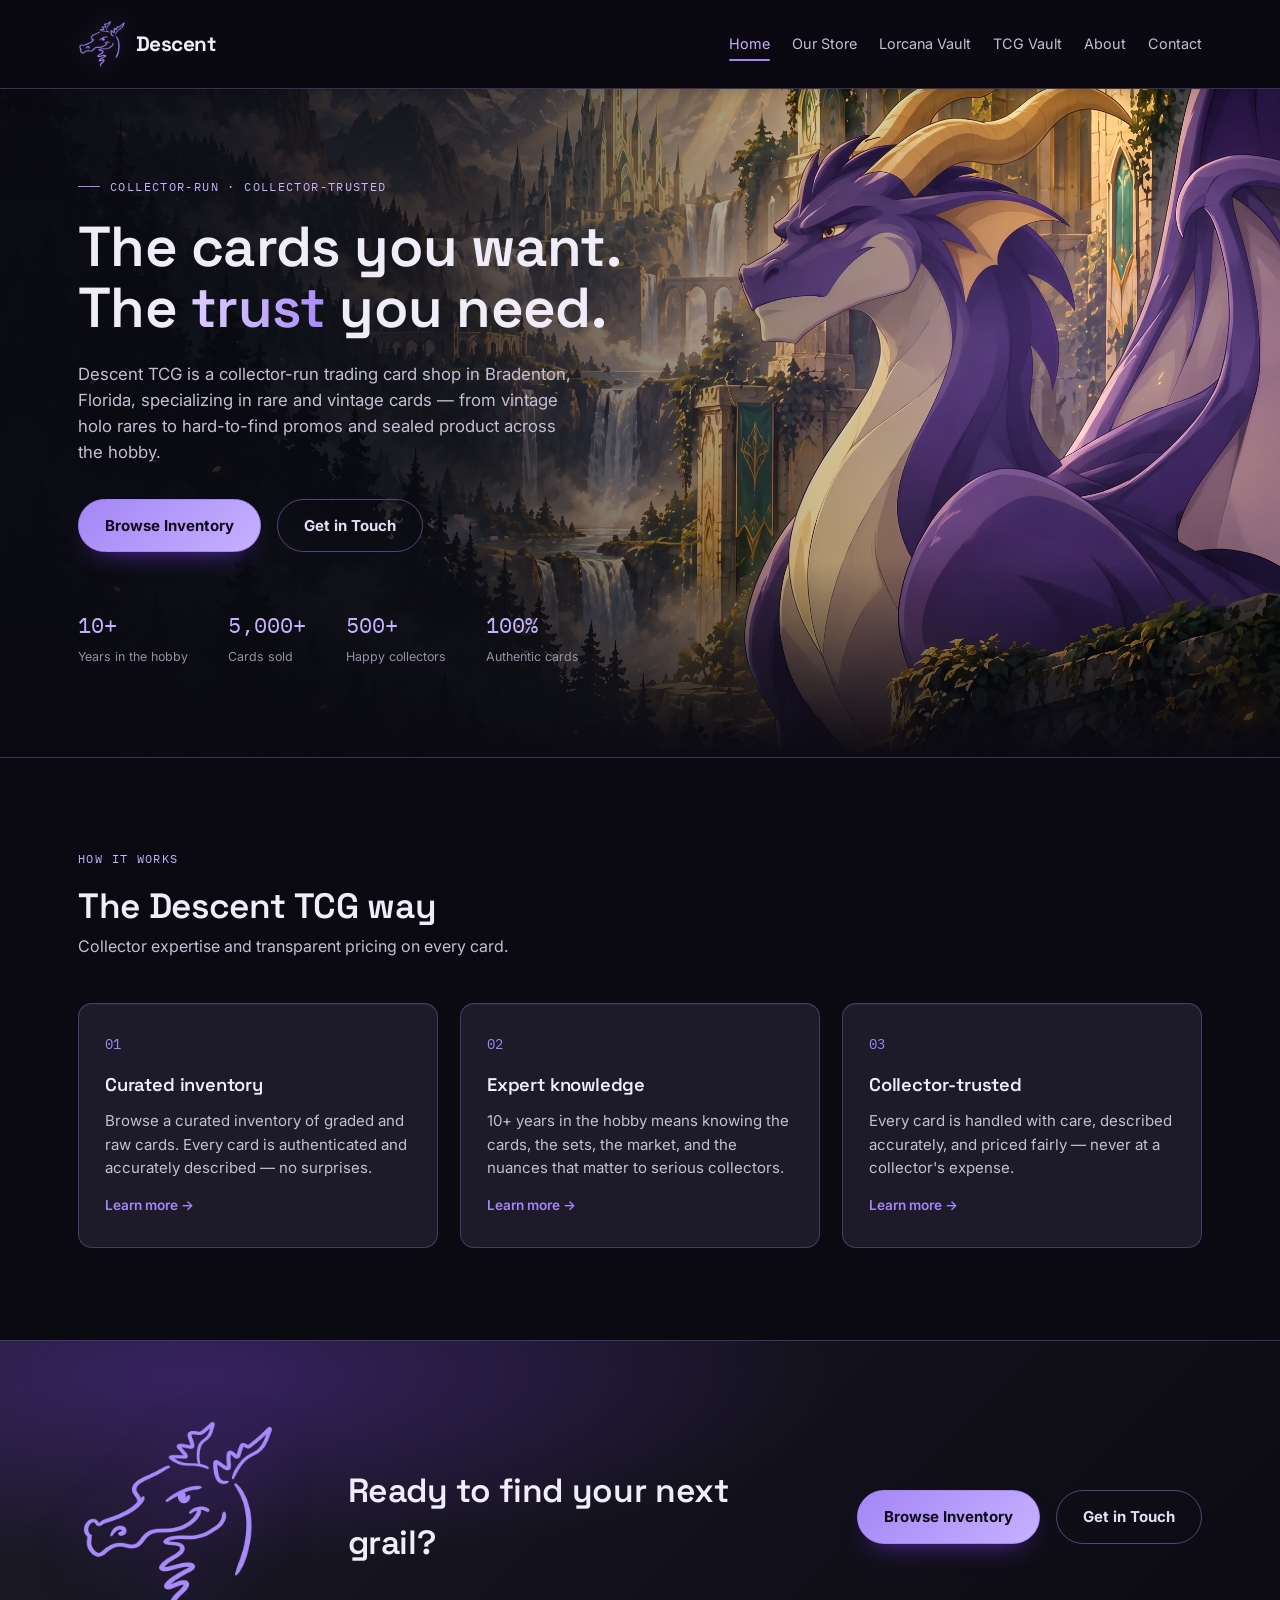
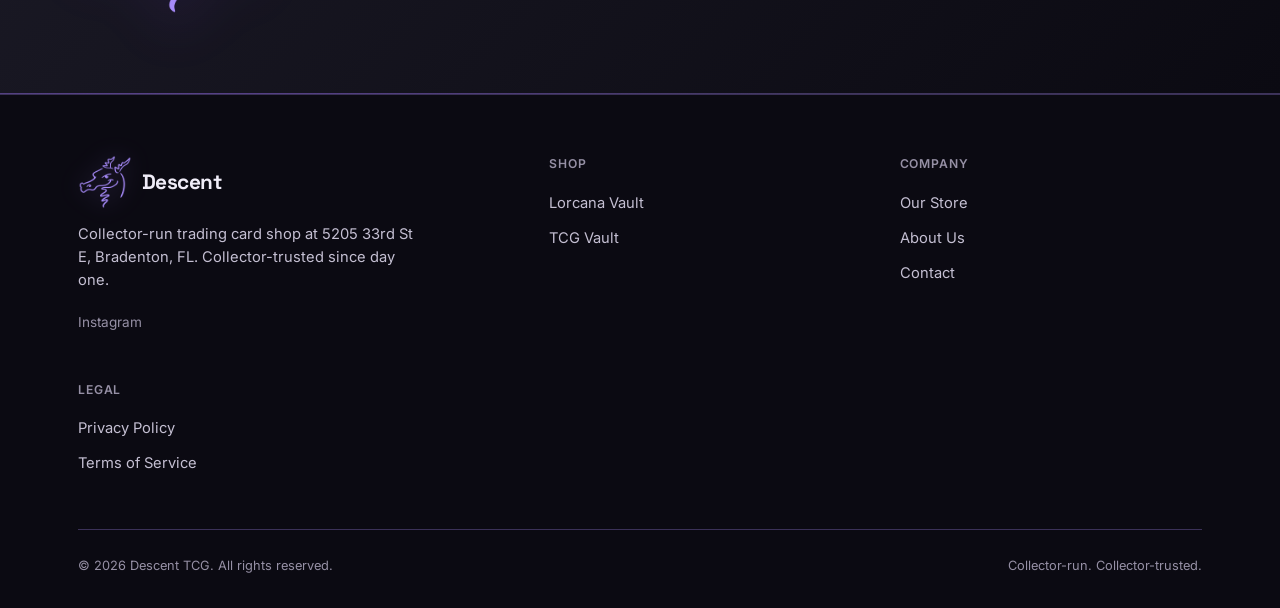
==== commit a5d0884d: "Temporarily hide Fort Knox Vault without deleting source" ====
--- a/index.html
+++ b/index.html
@@ -59,7 +59,6 @@
       <a href="our-store">Our Store</a>
       <a href="lorcana-vault">Lorcana Vault</a>
             <a href="sealed-vault">TCG Vault</a>
-      <a href="fort-knox-vault">Fort Knox Vault</a>
       <a href="about">About</a>
       <a href="contact">Contact</a>
     </nav>
@@ -160,7 +159,6 @@
         <ul>
           <li><a href="lorcana-vault">Lorcana Vault</a></li>
                     <li><a href="sealed-vault">TCG Vault</a></li>
-          <li><a href="fort-knox-vault">Fort Knox Vault</a></li>
         </ul>
       </div>
       <div class="footer-col">
--- a/styles.css
+++ b/styles.css
@@ -629,3 +629,11 @@
   filter:drop-shadow(0 16px 28px rgba(124,58,237,0.36));
 }
 .site-footer{background:var(--paper-soft);}
+
+/* Two active store showcases while Fort Knox Vault is temporarily hidden. */
+.steps.vault-portals {
+  grid-template-columns: repeat(2, minmax(0, 1fr));
+}
+@media (max-width: 820px) {
+  .steps.vault-portals { grid-template-columns: 1fr; }
+}
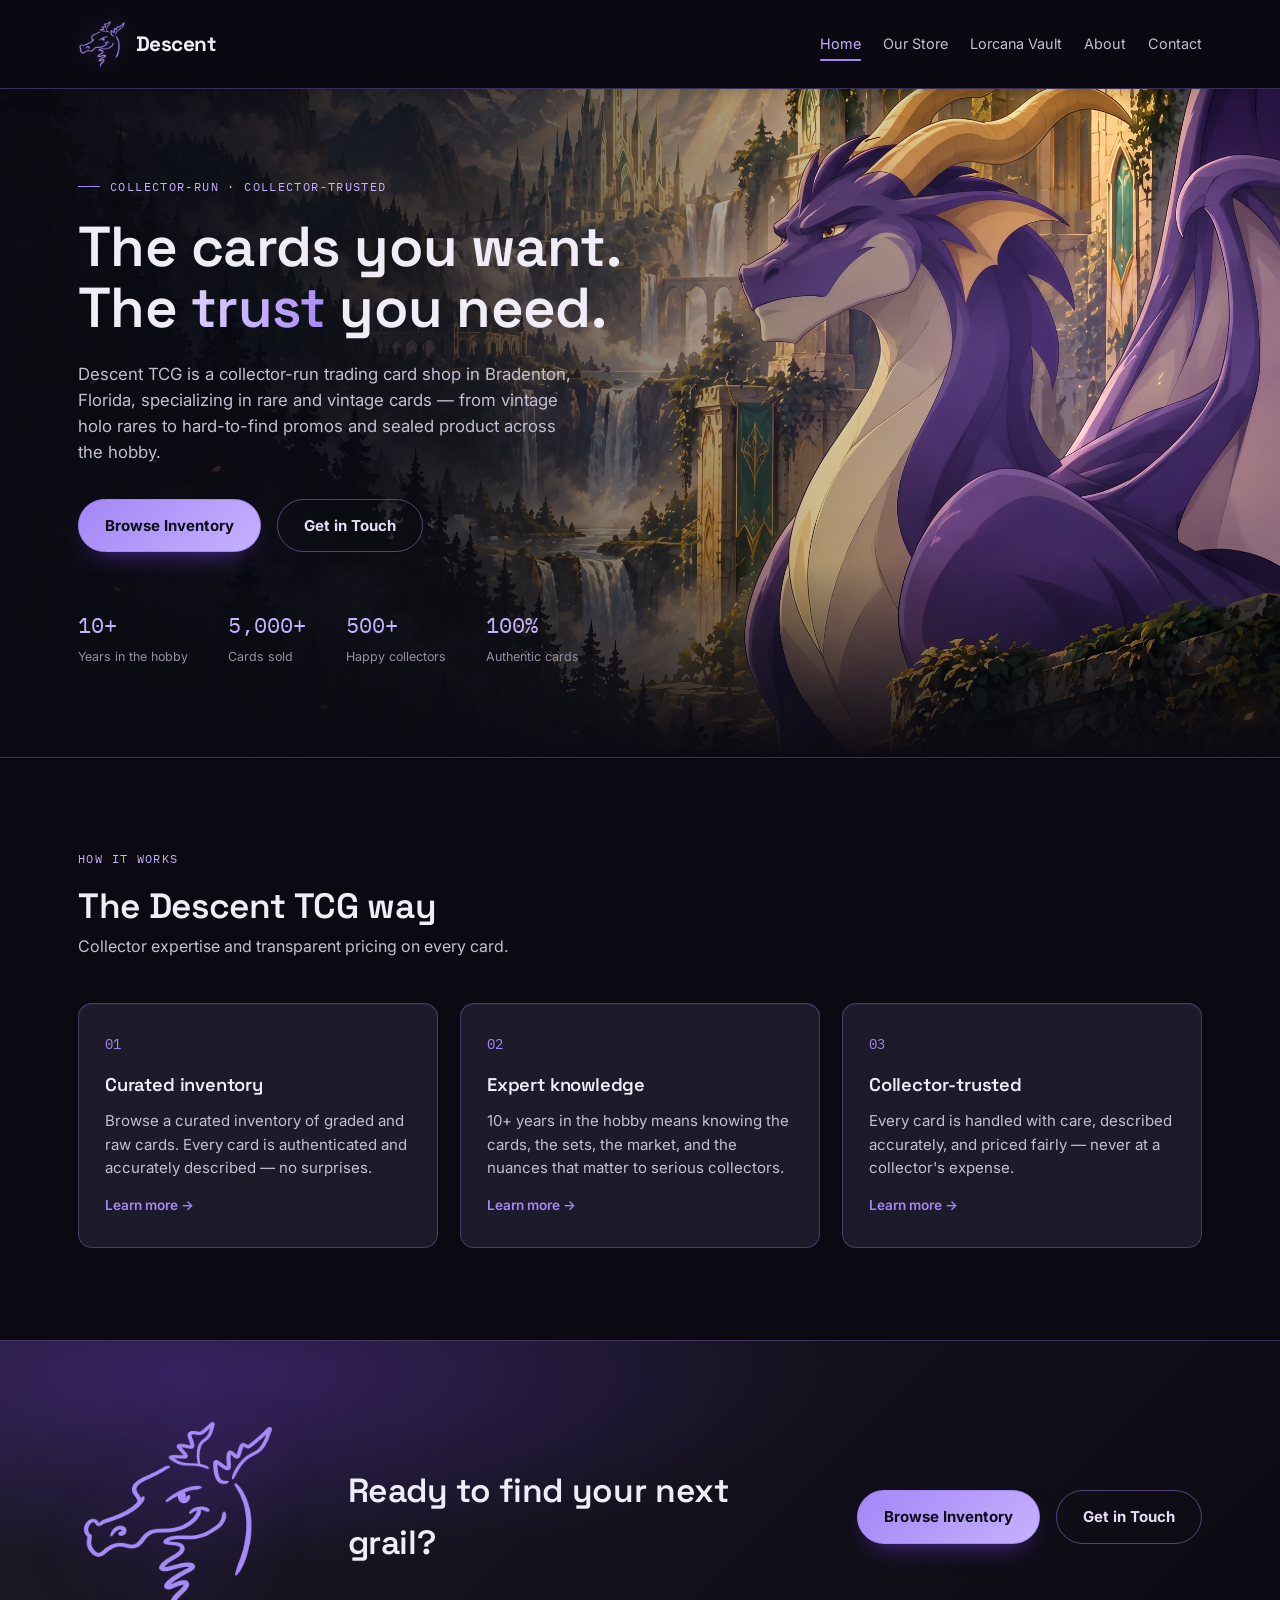
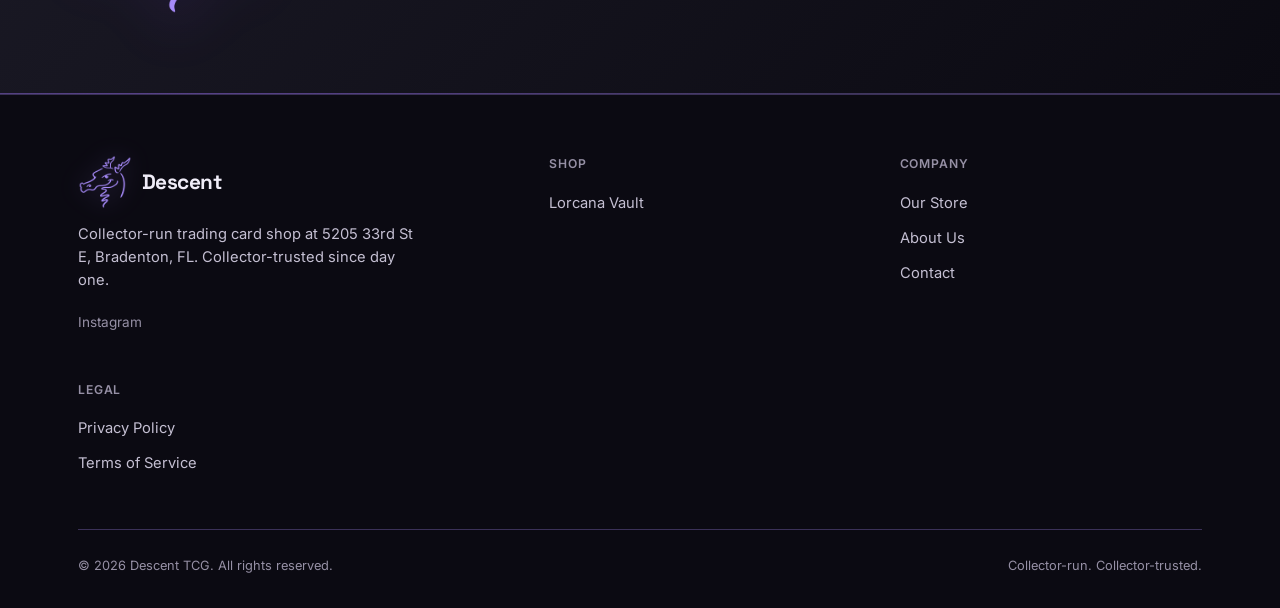
==== commit d1aec648: "Temporarily hide the TCG Vault without deleting its source" ====
--- a/index.html
+++ b/index.html
@@ -58,7 +58,6 @@
       <a href="/" class="active">Home</a>
       <a href="our-store">Our Store</a>
       <a href="lorcana-vault">Lorcana Vault</a>
-            <a href="sealed-vault">TCG Vault</a>
       <a href="about">About</a>
       <a href="contact">Contact</a>
     </nav>
@@ -158,7 +157,6 @@
         <h4>Shop</h4>
         <ul>
           <li><a href="lorcana-vault">Lorcana Vault</a></li>
-                    <li><a href="sealed-vault">TCG Vault</a></li>
         </ul>
       </div>
       <div class="footer-col">
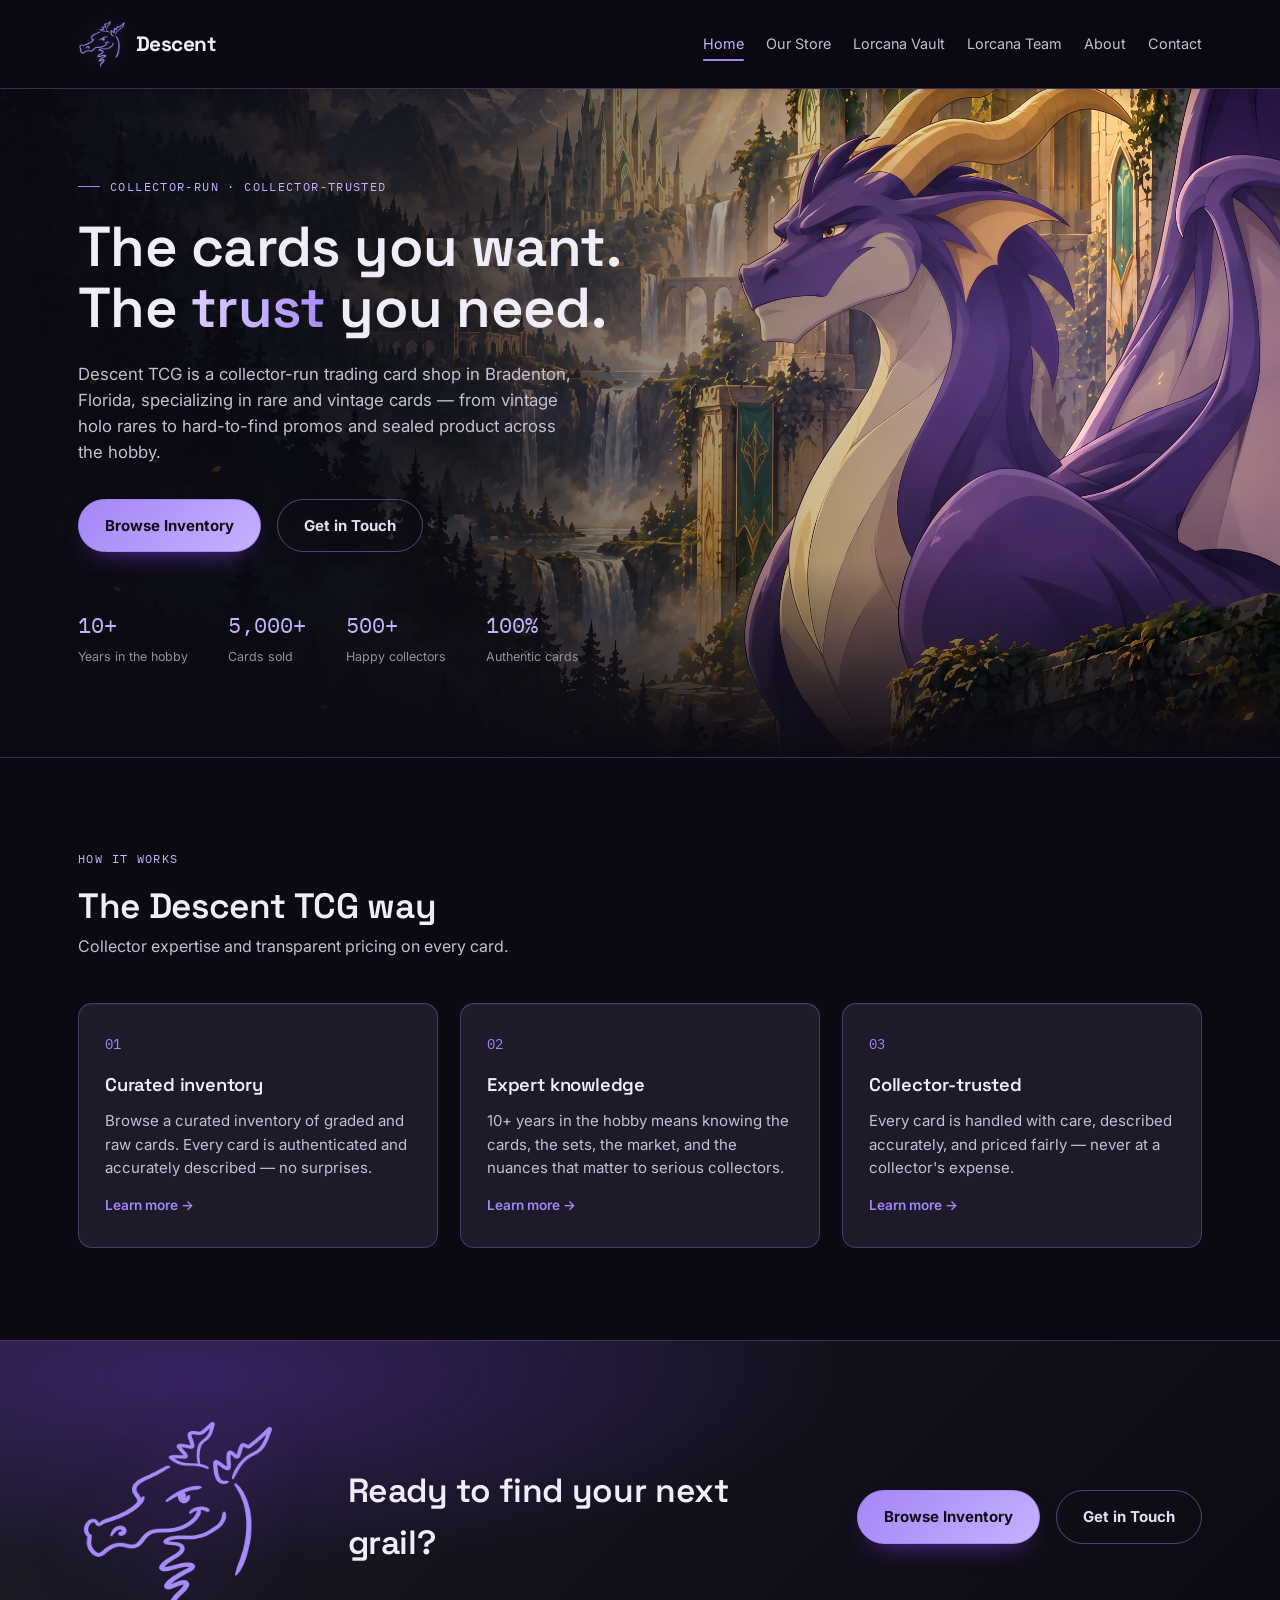
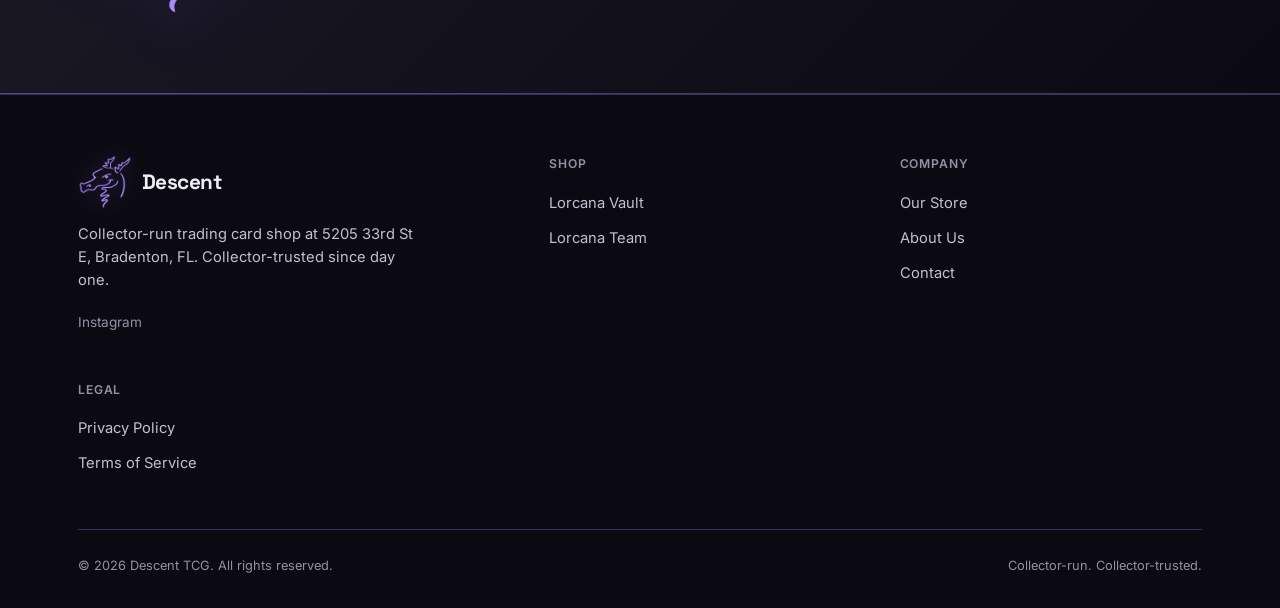
==== commit 1f036aa1: "Add Lorcana Team page with social stories" ====
--- a/index.html
+++ b/index.html
@@ -58,6 +58,7 @@
       <a href="/" class="active">Home</a>
       <a href="our-store">Our Store</a>
       <a href="lorcana-vault">Lorcana Vault</a>
+      <a href="lorcana-team">Lorcana Team</a>
       <a href="about">About</a>
       <a href="contact">Contact</a>
     </nav>
@@ -157,6 +158,7 @@
         <h4>Shop</h4>
         <ul>
           <li><a href="lorcana-vault">Lorcana Vault</a></li>
+          <li><a href="lorcana-team">Lorcana Team</a></li>
         </ul>
       </div>
       <div class="footer-col">
